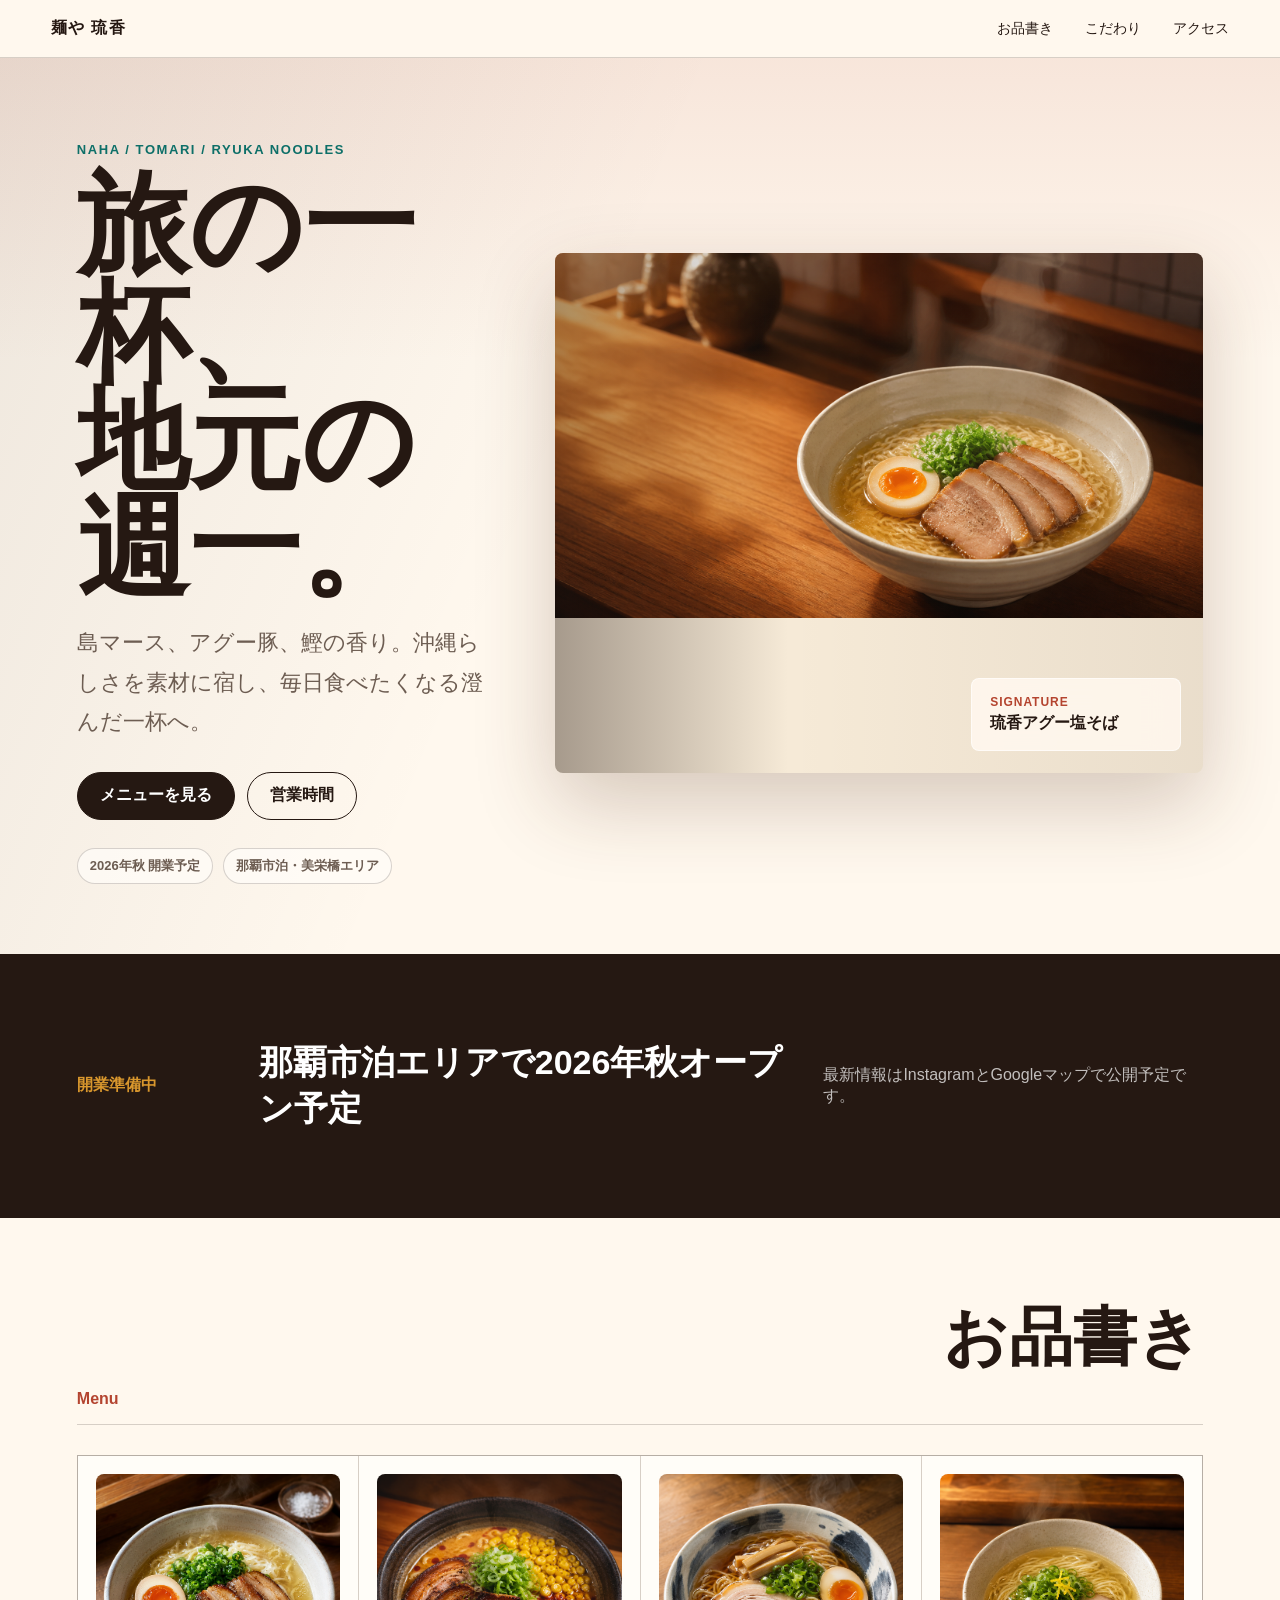
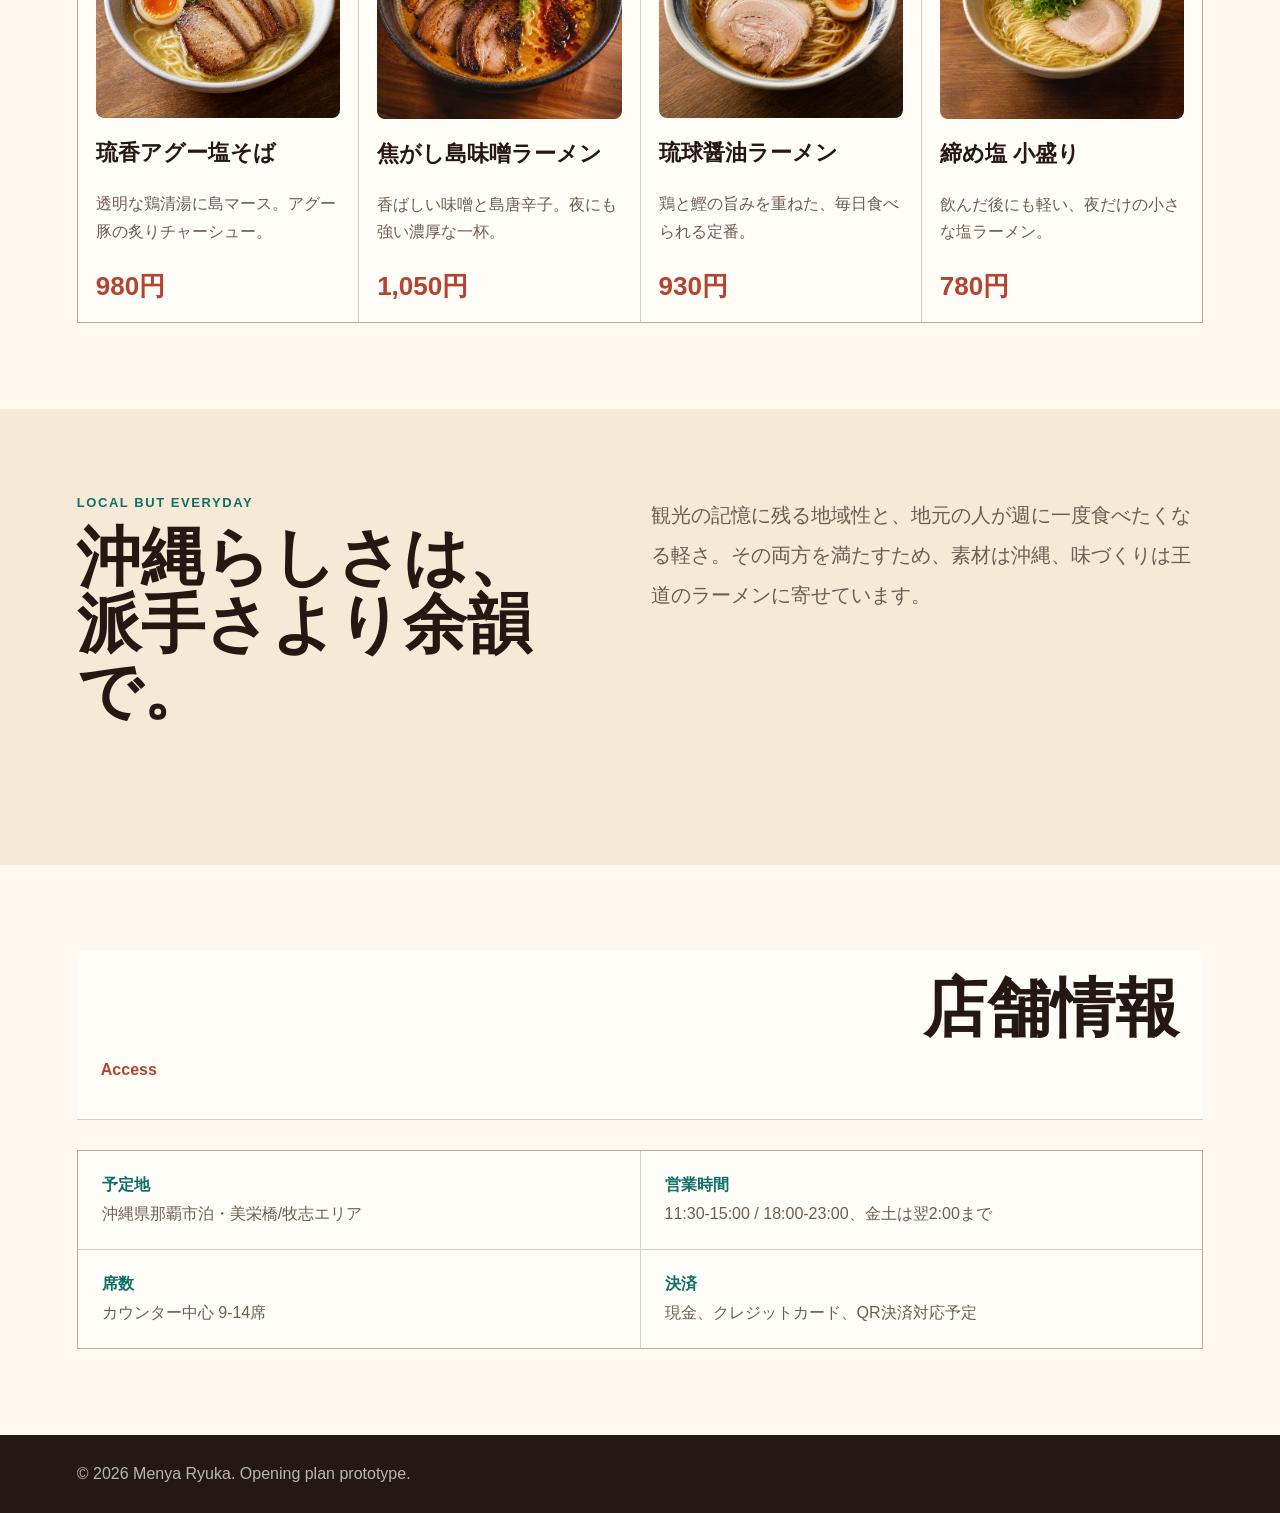
==== index.html @ 68435fdd "Initial ramen shop website" ====
<!doctype html>
<html lang="ja">
<head>
  <meta charset="utf-8">
  <meta name="viewport" content="width=device-width, initial-scale=1">
  <title>麺や 琉香 | 那覇・泊の沖縄素材ラーメン</title>
  <meta name="description" content="那覇・泊で味わう、沖縄素材の清湯ラーメン。旅の一杯、地元の週一。">
  <link rel="stylesheet" href="styles.css">
</head>
<body>
  <header class="site-header">
    <a class="brand" href="#top">麺や 琉香</a>
    <nav aria-label="主要メニュー">
      <a href="#menu">お品書き</a>
      <a href="#story">こだわり</a>
      <a href="#access">アクセス</a>
    </nav>
  </header>

  <main id="top">
    <section class="hero">
      <div class="hero-copy">
        <p class="kicker">Naha / Tomari / Ryuka Noodles</p>
        <h1>旅の一杯、<br>地元の週一。</h1>
        <p>島マース、アグー豚、鰹の香り。沖縄らしさを素材に宿し、毎日食べたくなる澄んだ一杯へ。</p>
        <div class="hero-actions">
          <a class="button primary" href="#menu">メニューを見る</a>
          <a class="button" href="#access">営業時間</a>
        </div>
        <div class="hero-meta" aria-label="開業情報">
          <span>2026年秋 開業予定</span>
          <span>那覇市泊・美栄橋エリア</span>
        </div>
      </div>
      <div class="hero-photo">
        <img src="assets/hero-ramen.png" alt="琉香アグー塩そばの写真">
        <div class="photo-badge">
          <strong>Signature</strong>
          <span>琉香アグー塩そば</span>
        </div>
      </div>
    </section>

    <section class="notice">
      <span>開業準備中</span>
      <strong>那覇市泊エリアで2026年秋オープン予定</strong>
      <p>最新情報はInstagramとGoogleマップで公開予定です。</p>
    </section>

    <section id="menu" class="section">
      <div class="section-title">
        <p>Menu</p>
        <h2>お品書き</h2>
      </div>
      <div class="menu-grid">
        <article>
          <img src="assets/aguu-shio-ramen.png" alt="琉香アグー塩そば">
          <h3>琉香アグー塩そば</h3>
          <p>透明な鶏清湯に島マース。アグー豚の炙りチャーシュー。</p>
          <strong>980円</strong>
        </article>
        <article>
          <img src="assets/island-miso-ramen.png" alt="焦がし島味噌ラーメン">
          <h3>焦がし島味噌ラーメン</h3>
          <p>香ばしい味噌と島唐辛子。夜にも強い濃厚な一杯。</p>
          <strong>1,050円</strong>
        </article>
        <article>
          <img src="assets/ryukyu-shoyu-ramen.png" alt="琉球醤油ラーメン">
          <h3>琉球醤油ラーメン</h3>
          <p>鶏と鰹の旨みを重ねた、毎日食べられる定番。</p>
          <strong>930円</strong>
        </article>
        <article>
          <img src="assets/shime-shio-ramen.png" alt="締め塩 小盛り">
          <h3>締め塩 小盛り</h3>
          <p>飲んだ後にも軽い、夜だけの小さな塩ラーメン。</p>
          <strong>780円</strong>
        </article>
      </div>
    </section>

    <section id="story" class="story">
      <div>
        <p class="kicker">Local But Everyday</p>
        <h2>沖縄らしさは、派手さより余韻で。</h2>
      </div>
      <p>観光の記憶に残る地域性と、地元の人が週に一度食べたくなる軽さ。その両方を満たすため、素材は沖縄、味づくりは王道のラーメンに寄せています。</p>
    </section>

    <section id="access" class="section access">
      <div class="section-title">
        <p>Access</p>
        <h2>店舗情報</h2>
      </div>
      <dl>
        <div><dt>予定地</dt><dd>沖縄県那覇市泊・美栄橋/牧志エリア</dd></div>
        <div><dt>営業時間</dt><dd>11:30-15:00 / 18:00-23:00、金土は翌2:00まで</dd></div>
        <div><dt>席数</dt><dd>カウンター中心 9-14席</dd></div>
        <div><dt>決済</dt><dd>現金、クレジットカード、QR決済対応予定</dd></div>
      </dl>
    </section>
  </main>

  <footer>
    <p>© 2026 Menya Ryuka. Opening plan prototype.</p>
  </footer>
</body>
</html>
---- styles.css ----
:root {
  --ink: #251812;
  --muted: #6d5d52;
  --paper: #fff8ee;
  --cream: #f6ead7;
  --red: #b4442f;
  --teal: #0d6f68;
  --gold: #d9972d;
  --line: rgba(37, 24, 18, 0.18);
}

* {
  box-sizing: border-box;
}

body {
  margin: 0;
  font-family: "Yu Gothic", "Hiragino Sans", Meiryo, sans-serif;
  color: var(--ink);
  background: var(--paper);
}

a {
  color: inherit;
  text-decoration: none;
}

.site-header {
  position: sticky;
  top: 0;
  z-index: 10;
  display: flex;
  align-items: center;
  justify-content: space-between;
  padding: 18px clamp(18px, 4vw, 56px);
  background: rgba(255, 248, 238, 0.92);
  border-bottom: 1px solid var(--line);
  backdrop-filter: blur(12px);
}

.brand {
  font-weight: 800;
  letter-spacing: 0.08em;
}

nav {
  display: flex;
  gap: clamp(14px, 3vw, 32px);
  font-size: 14px;
}

.hero {
  min-height: calc(100vh - 70px);
  display: grid;
  grid-template-columns: minmax(330px, 0.78fr) minmax(420px, 1.22fr);
  align-items: center;
  gap: clamp(28px, 5vw, 76px);
  padding: clamp(44px, 7vw, 84px) clamp(20px, 6vw, 80px) clamp(34px, 6vw, 70px);
  background:
    linear-gradient(112deg, rgba(37, 24, 18, 0.08), transparent 44%),
    linear-gradient(180deg, rgba(180, 68, 47, 0.1), transparent 34%),
    var(--paper);
}

.kicker {
  margin: 0 0 14px;
  color: var(--teal);
  font-size: 13px;
  font-weight: 800;
  letter-spacing: 0.12em;
  text-transform: uppercase;
}

h1,
h2,
h3,
p {
  margin-top: 0;
}

h1 {
  margin-bottom: 22px;
  font-size: clamp(52px, 9vw, 112px);
  line-height: 0.96;
}

.hero-copy p:not(.kicker) {
  max-width: 560px;
  color: var(--muted);
  font-size: clamp(17px, 2vw, 22px);
  line-height: 1.8;
}

.hero-actions {
  display: flex;
  flex-wrap: wrap;
  gap: 12px;
  margin-top: 30px;
}

.button {
  display: inline-flex;
  align-items: center;
  justify-content: center;
  min-height: 48px;
  padding: 0 22px;
  border: 1px solid var(--ink);
  border-radius: 999px;
  font-weight: 700;
}

.button.primary {
  color: #fff;
  background: var(--ink);
}

.hero-meta {
  display: flex;
  flex-wrap: wrap;
  gap: 10px;
  margin-top: 28px;
}

.hero-meta span {
  padding: 8px 12px;
  border: 1px solid rgba(37, 24, 18, 0.18);
  border-radius: 999px;
  color: var(--muted);
  background: rgba(255, 253, 248, 0.72);
  font-size: 13px;
  font-weight: 700;
}

.hero-photo {
  position: relative;
  width: 100%;
  min-height: 520px;
  overflow: hidden;
  border-radius: 8px;
  box-shadow: 0 30px 80px rgba(83, 44, 24, 0.24);
  background: var(--cream);
}

.hero-photo::after {
  content: "";
  position: absolute;
  inset: 0;
  background: linear-gradient(90deg, rgba(37, 24, 18, 0.38), transparent 36%, rgba(37, 24, 18, 0.06));
  pointer-events: none;
}

.hero-photo img {
  width: 100%;
  height: 100%;
  display: block;
  object-fit: cover;
}

.photo-badge {
  position: absolute;
  right: 22px;
  bottom: 22px;
  z-index: 1;
  display: grid;
  gap: 4px;
  min-width: 210px;
  padding: 16px 18px;
  color: var(--ink);
  background: rgba(255, 248, 238, 0.88);
  border: 1px solid rgba(255, 255, 255, 0.62);
  border-radius: 8px;
  backdrop-filter: blur(14px);
}

.photo-badge strong {
  color: var(--red);
  font-size: 12px;
  letter-spacing: 0.08em;
  text-transform: uppercase;
}

.photo-badge span {
  font-weight: 800;
}

.notice,
.section,
.story {
  padding: clamp(42px, 7vw, 86px) clamp(20px, 6vw, 80px);
}

.notice {
  display: grid;
  grid-template-columns: 160px 1fr minmax(220px, 0.7fr);
  gap: 22px;
  align-items: center;
  background: var(--ink);
  color: #fff;
}

.notice span {
  color: var(--gold);
  font-weight: 800;
}

.notice strong {
  font-size: clamp(22px, 3vw, 34px);
}

.notice p {
  margin: 0;
  color: rgba(255, 255, 255, 0.72);
}

.section-title {
  display: flex;
  align-items: end;
  justify-content: space-between;
  gap: 24px;
  margin-bottom: 30px;
  border-bottom: 1px solid var(--line);
}

.section-title p {
  color: var(--red);
  font-weight: 800;
}

.section-title h2,
.story h2 {
  font-size: clamp(34px, 5vw, 64px);
  line-height: 1.05;
}

.menu-grid {
  display: grid;
  grid-template-columns: repeat(4, minmax(0, 1fr));
  gap: 1px;
  background: var(--line);
  border: 1px solid var(--line);
}

.menu-grid article {
  min-height: 420px;
  padding: 18px;
  background: #fffdf8;
}

.menu-grid img {
  width: 100%;
  aspect-ratio: 1 / 1;
  display: block;
  object-fit: cover;
  border-radius: 8px;
  margin-bottom: 20px;
  background: var(--cream);
}

.menu-grid h3 {
  font-size: 22px;
}

.menu-grid p {
  color: var(--muted);
  line-height: 1.7;
}

.menu-grid strong {
  display: block;
  margin-top: 24px;
  color: var(--red);
  font-size: 26px;
}

.story {
  display: grid;
  grid-template-columns: minmax(280px, 0.9fr) minmax(320px, 1fr);
  gap: clamp(24px, 6vw, 80px);
  align-items: start;
  background: var(--cream);
}

.story > p {
  color: var(--muted);
  font-size: 20px;
  line-height: 2;
}

.access dl {
  display: grid;
  grid-template-columns: repeat(2, minmax(0, 1fr));
  gap: 1px;
  margin: 0;
  background: var(--line);
  border: 1px solid var(--line);
}

.access div {
  padding: 24px;
  background: #fffdf8;
}

dt {
  color: var(--teal);
  font-weight: 800;
}

dd {
  margin: 8px 0 0;
  color: var(--muted);
}

footer {
  padding: 30px clamp(20px, 6vw, 80px);
  color: rgba(255, 255, 255, 0.68);
  background: var(--ink);
}

footer p {
  margin: 0;
}

@media (max-width: 880px) {
  .site-header,
  .notice,
  .story {
    grid-template-columns: 1fr;
  }

  .site-header {
    gap: 14px;
    align-items: flex-start;
    flex-direction: column;
  }

  .hero {
    grid-template-columns: 1fr;
  }

  .hero-photo {
    min-height: 360px;
  }

  .menu-grid,
  .access dl {
    grid-template-columns: 1fr;
  }
}
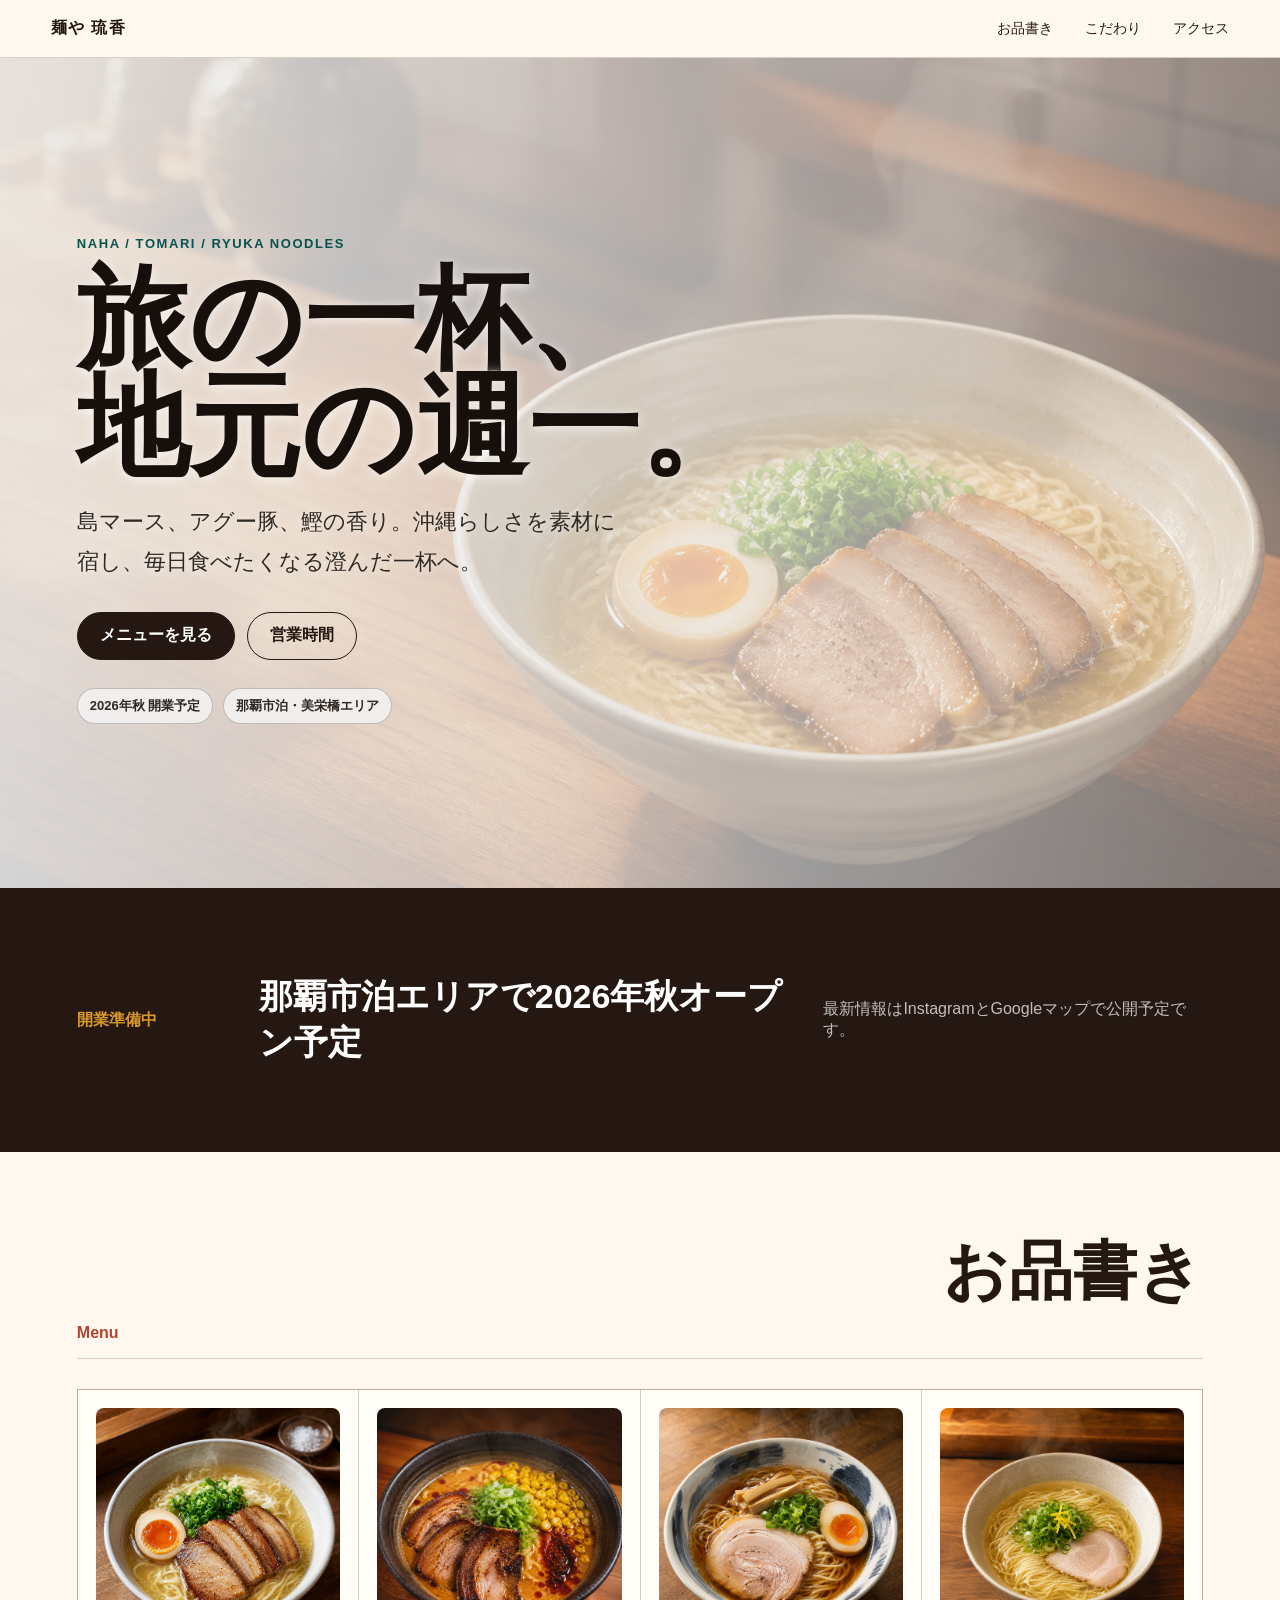
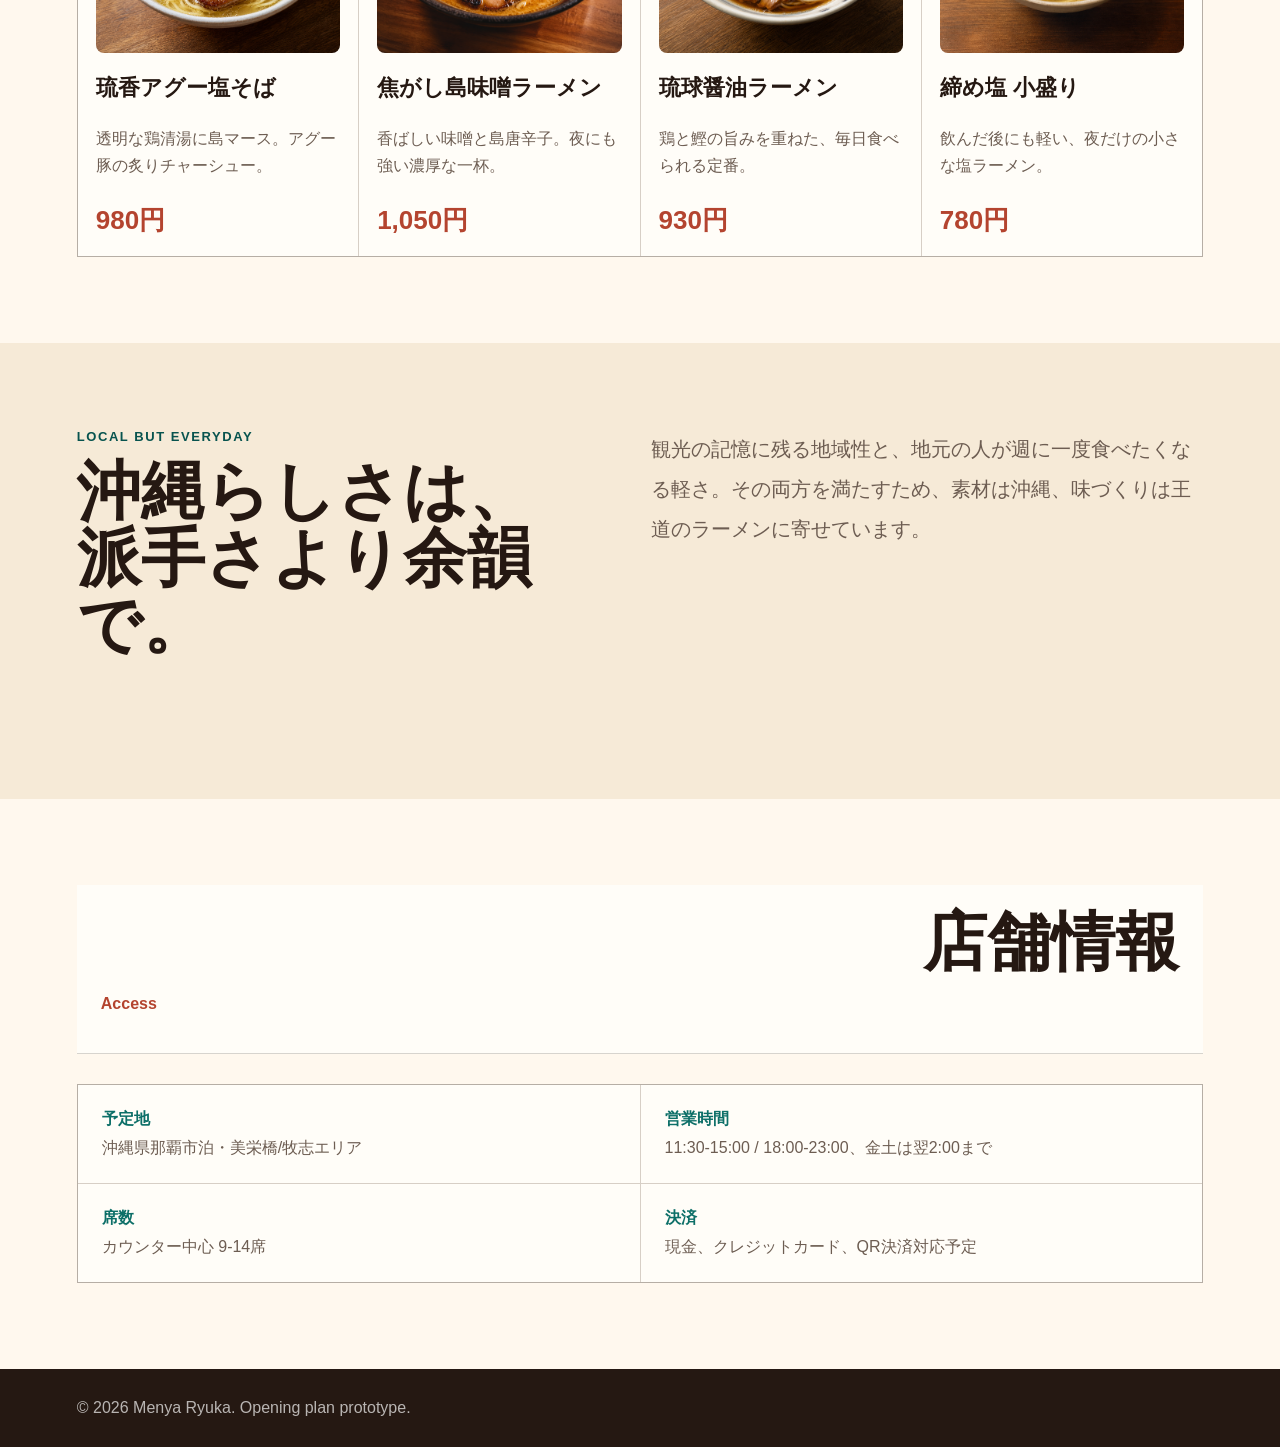
==== commit a0b6b706: "Make hero image full-width background" ====
--- a/index.html
+++ b/index.html
@@ -30,13 +30,6 @@
         <div class="hero-meta" aria-label="開業情報">
           <span>2026年秋 開業予定</span>
           <span>那覇市泊・美栄橋エリア</span>
-        </div>
-      </div>
-      <div class="hero-photo">
-        <img src="assets/hero-ramen.png" alt="琉香アグー塩そばの写真">
-        <div class="photo-badge">
-          <strong>Signature</strong>
-          <span>琉香アグー塩そば</span>
         </div>
       </div>
     </section>
--- a/styles.css
+++ b/styles.css
@@ -51,20 +51,32 @@
 
 .hero {
   min-height: calc(100vh - 70px);
-  display: grid;
-  grid-template-columns: minmax(330px, 0.78fr) minmax(420px, 1.22fr);
+  position: relative;
+  display: flex;
   align-items: center;
-  gap: clamp(28px, 5vw, 76px);
   padding: clamp(44px, 7vw, 84px) clamp(20px, 6vw, 80px) clamp(34px, 6vw, 70px);
   background:
-    linear-gradient(112deg, rgba(37, 24, 18, 0.08), transparent 44%),
-    linear-gradient(180deg, rgba(180, 68, 47, 0.1), transparent 34%),
-    var(--paper);
+    linear-gradient(90deg, rgba(232, 232, 232, 0.88) 0%, rgba(232, 232, 232, 0.7) 42%, rgba(232, 232, 232, 0.34) 100%),
+    url("assets/hero-ramen.png") center / cover no-repeat;
+}
+
+.hero::after {
+  content: "";
+  position: absolute;
+  inset: 0;
+  background: rgba(245, 245, 245, 0.18);
+  pointer-events: none;
+}
+
+.hero-copy {
+  position: relative;
+  z-index: 1;
+  width: min(690px, 100%);
 }
 
 .kicker {
   margin: 0 0 14px;
-  color: var(--teal);
+  color: #07534e;
   font-size: 13px;
   font-weight: 800;
   letter-spacing: 0.12em;
@@ -82,13 +94,16 @@
   margin-bottom: 22px;
   font-size: clamp(52px, 9vw, 112px);
   line-height: 0.96;
+  color: #160f0b;
+  text-shadow: 0 2px 12px rgba(255, 255, 255, 0.72);
 }
 
 .hero-copy p:not(.kicker) {
   max-width: 560px;
-  color: var(--muted);
+  color: #2f2823;
   font-size: clamp(17px, 2vw, 22px);
   line-height: 1.8;
+  text-shadow: 0 1px 8px rgba(255, 255, 255, 0.68);
 }
 
 .hero-actions {
@@ -123,64 +138,12 @@
 
 .hero-meta span {
   padding: 8px 12px;
-  border: 1px solid rgba(37, 24, 18, 0.18);
+  border: 1px solid rgba(37, 24, 18, 0.24);
   border-radius: 999px;
-  color: var(--muted);
-  background: rgba(255, 253, 248, 0.72);
+  color: #2f2823;
+  background: rgba(247, 247, 247, 0.78);
   font-size: 13px;
   font-weight: 700;
-}
-
-.hero-photo {
-  position: relative;
-  width: 100%;
-  min-height: 520px;
-  overflow: hidden;
-  border-radius: 8px;
-  box-shadow: 0 30px 80px rgba(83, 44, 24, 0.24);
-  background: var(--cream);
-}
-
-.hero-photo::after {
-  content: "";
-  position: absolute;
-  inset: 0;
-  background: linear-gradient(90deg, rgba(37, 24, 18, 0.38), transparent 36%, rgba(37, 24, 18, 0.06));
-  pointer-events: none;
-}
-
-.hero-photo img {
-  width: 100%;
-  height: 100%;
-  display: block;
-  object-fit: cover;
-}
-
-.photo-badge {
-  position: absolute;
-  right: 22px;
-  bottom: 22px;
-  z-index: 1;
-  display: grid;
-  gap: 4px;
-  min-width: 210px;
-  padding: 16px 18px;
-  color: var(--ink);
-  background: rgba(255, 248, 238, 0.88);
-  border: 1px solid rgba(255, 255, 255, 0.62);
-  border-radius: 8px;
-  backdrop-filter: blur(14px);
-}
-
-.photo-badge strong {
-  color: var(--red);
-  font-size: 12px;
-  letter-spacing: 0.08em;
-  text-transform: uppercase;
-}
-
-.photo-badge span {
-  font-weight: 800;
 }
 
 .notice,
@@ -334,11 +297,10 @@
   }
 
   .hero {
-    grid-template-columns: 1fr;
-  }
-
-  .hero-photo {
-    min-height: 360px;
+    min-height: 680px;
+    background:
+      linear-gradient(180deg, rgba(232, 232, 232, 0.88) 0%, rgba(232, 232, 232, 0.64) 58%, rgba(232, 232, 232, 0.38) 100%),
+      url("assets/hero-ramen.png") center / cover no-repeat;
   }
 
   .menu-grid,
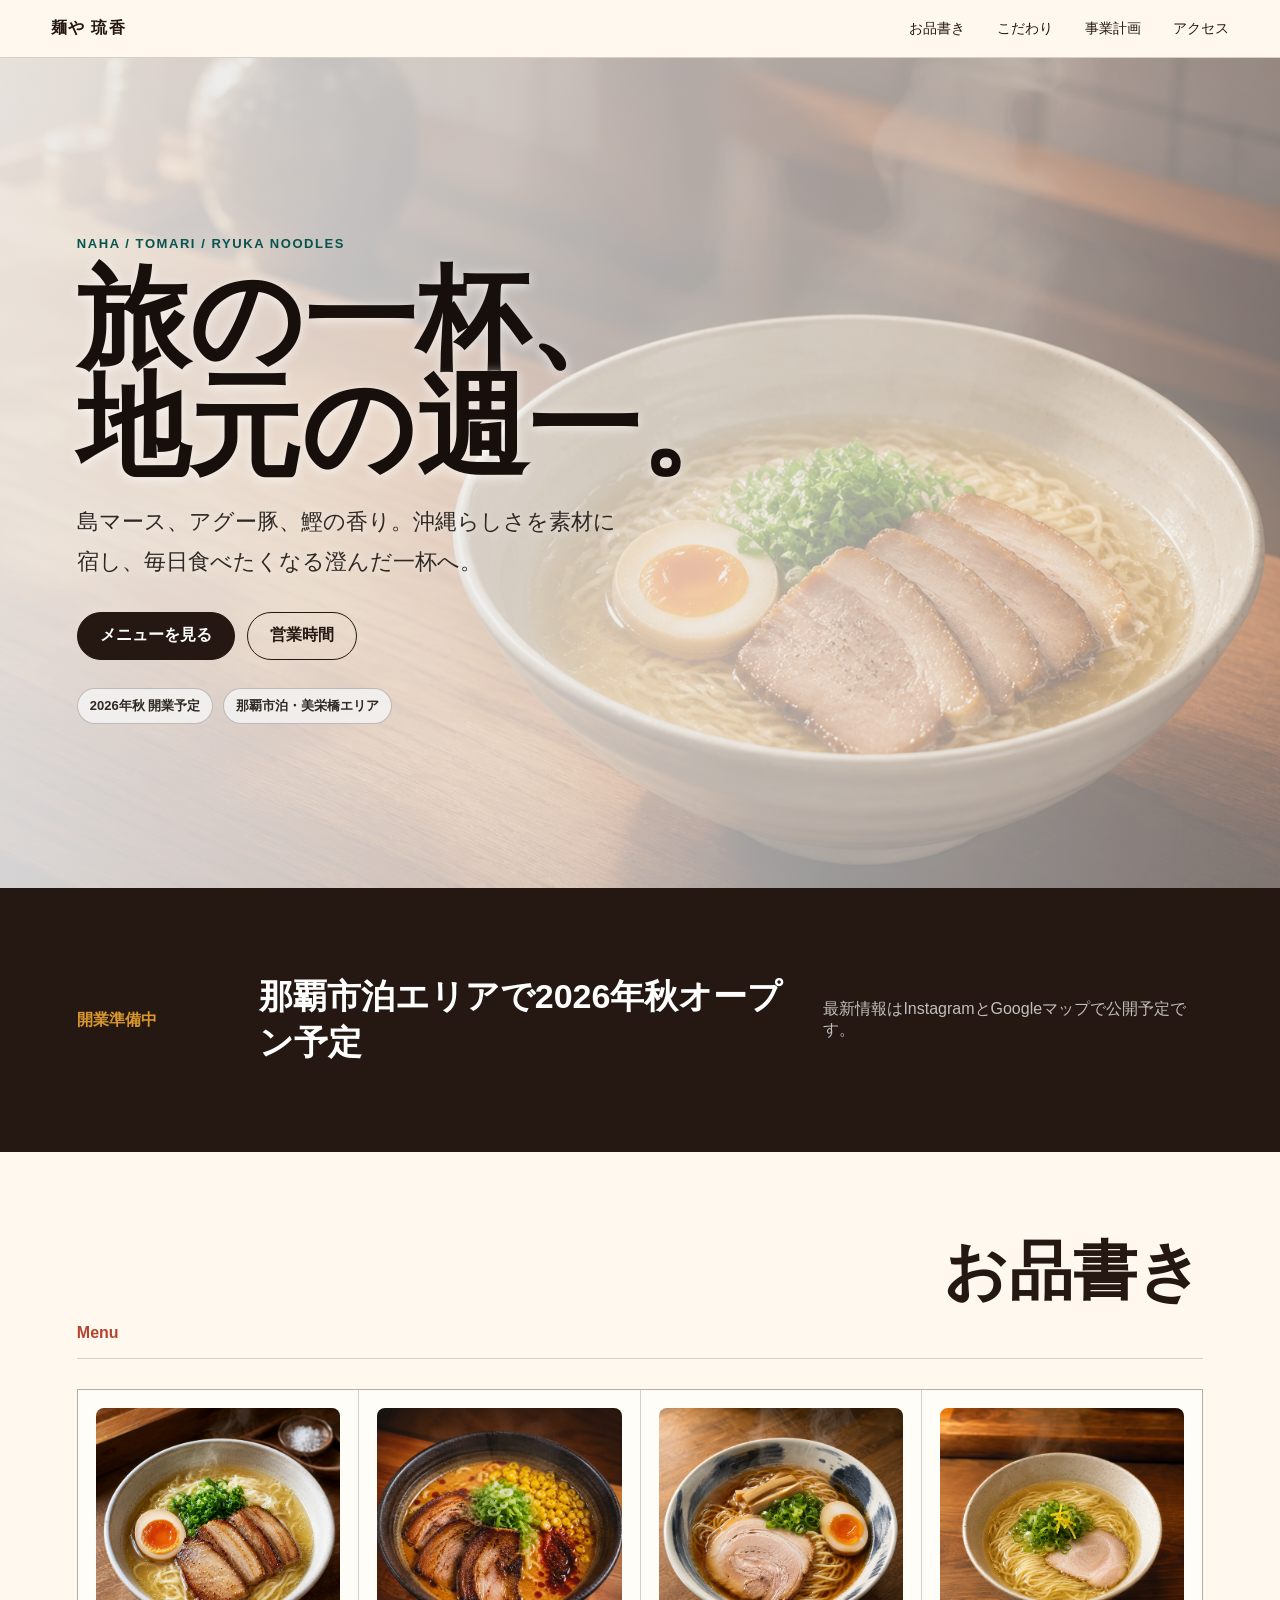
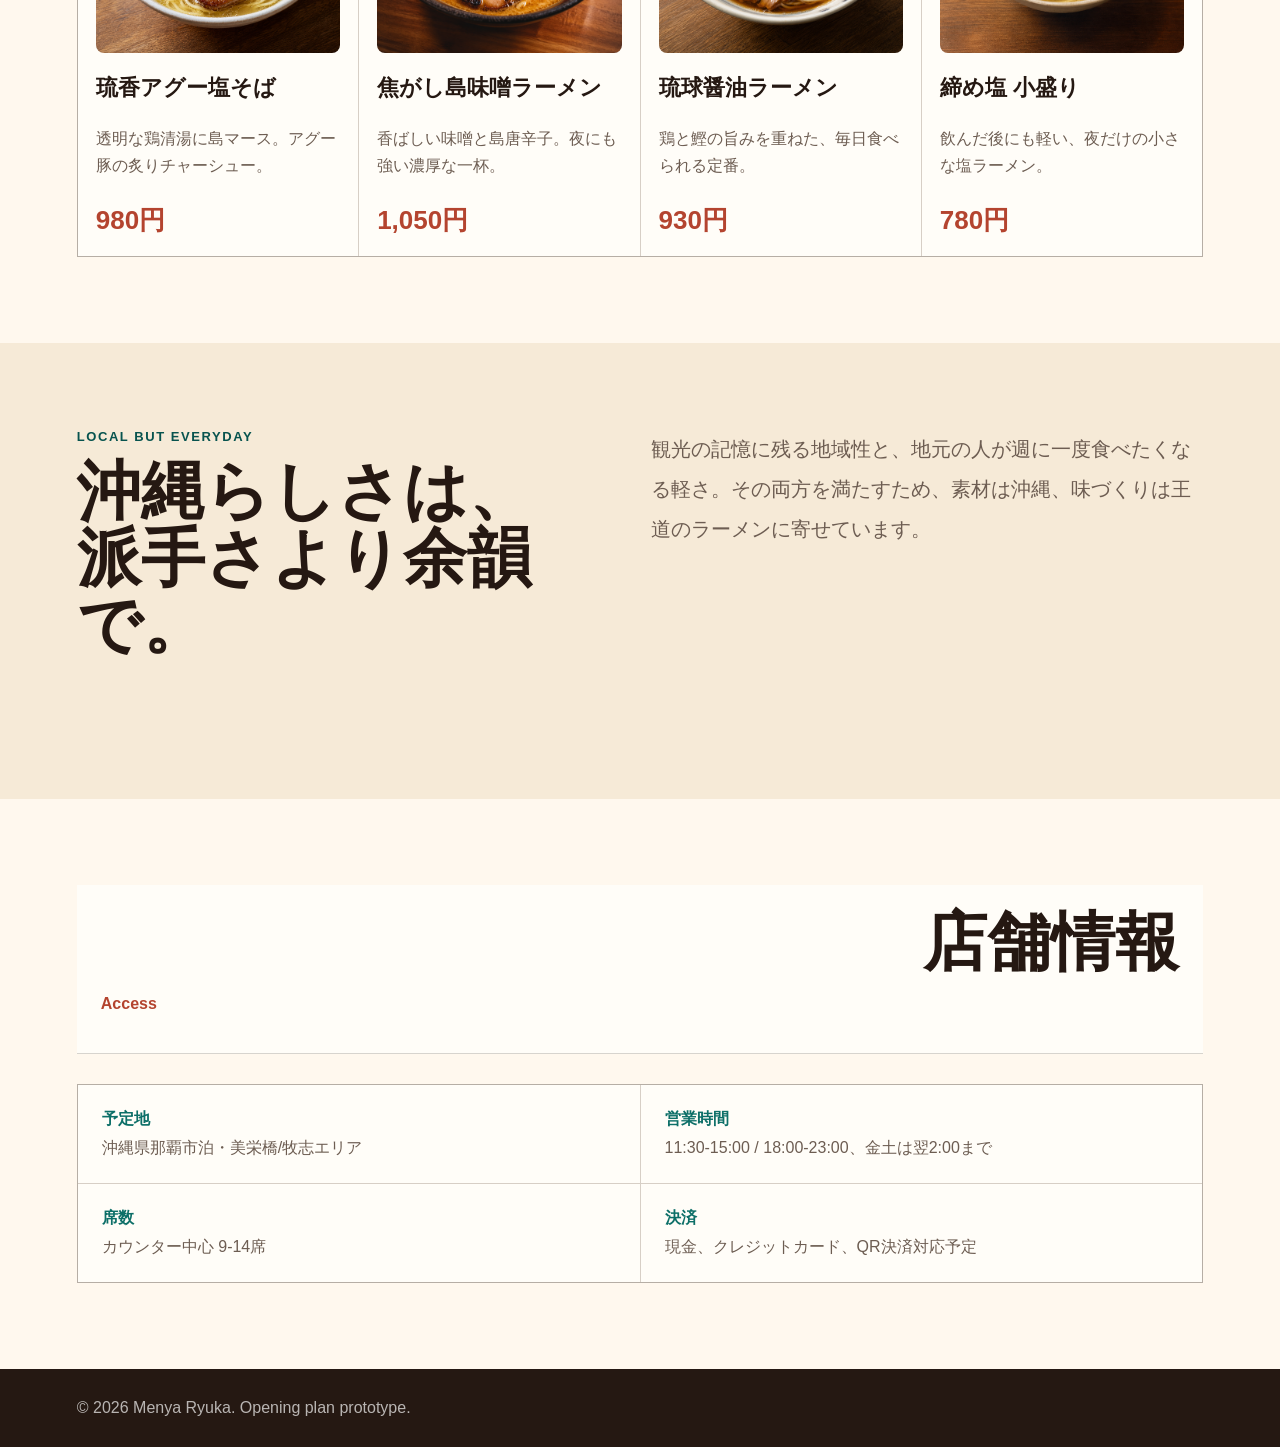
==== commit 3907ce4d: "Add business plan page" ====
--- a/index.html
+++ b/index.html
@@ -13,6 +13,7 @@
     <nav aria-label="主要メニュー">
       <a href="#menu">お品書き</a>
       <a href="#story">こだわり</a>
+      <a href="business-plan.html">事業計画</a>
       <a href="#access">アクセス</a>
     </nav>
   </header>
--- a/styles.css
+++ b/styles.css
@@ -283,6 +283,146 @@
   margin: 0;
 }
 
+.plan-page {
+  background: #fffdf8;
+}
+
+.plan-hero {
+  padding: clamp(54px, 8vw, 104px) clamp(20px, 6vw, 80px) clamp(38px, 6vw, 72px);
+  background:
+    linear-gradient(90deg, rgba(232, 232, 232, 0.92), rgba(232, 232, 232, 0.72)),
+    url("assets/hero-ramen.png") center / cover no-repeat;
+  border-bottom: 1px solid var(--line);
+}
+
+.plan-hero h1 {
+  max-width: 900px;
+  font-size: clamp(42px, 7vw, 86px);
+}
+
+.plan-hero > p {
+  max-width: 880px;
+  color: #2f2823;
+  font-size: 18px;
+  line-height: 1.8;
+}
+
+.codex-note {
+  margin: 0 0 22px;
+  padding: 14px 18px;
+  border-left: 5px solid var(--red);
+  background: rgba(255, 253, 248, 0.82);
+  font-weight: 800;
+}
+
+.plan-section {
+  max-width: 1120px;
+  margin: 0 auto;
+  padding: clamp(38px, 6vw, 72px) clamp(20px, 4vw, 40px);
+  border-bottom: 1px solid var(--line);
+}
+
+.plan-section h2 {
+  margin-bottom: 22px;
+  font-size: clamp(28px, 4vw, 44px);
+  line-height: 1.12;
+}
+
+.plan-section p,
+.plan-list,
+.plan-steps {
+  color: var(--muted);
+  font-size: 17px;
+  line-height: 1.9;
+}
+
+.plan-grid {
+  display: grid;
+  gap: 16px;
+  margin: 24px 0;
+}
+
+.plan-grid.two {
+  grid-template-columns: repeat(2, minmax(0, 1fr));
+}
+
+.plan-grid.three {
+  grid-template-columns: repeat(3, minmax(0, 1fr));
+}
+
+.plan-grid article {
+  padding: 22px;
+  border: 1px solid var(--line);
+  background: var(--paper);
+}
+
+.plan-grid span {
+  display: block;
+  margin-bottom: 12px;
+  color: var(--teal);
+  font-size: 13px;
+  font-weight: 800;
+  letter-spacing: 0.08em;
+  text-transform: uppercase;
+}
+
+.plan-grid strong {
+  display: block;
+  margin-bottom: 10px;
+  color: var(--red);
+  font-size: clamp(26px, 4vw, 42px);
+}
+
+.table-wrap {
+  overflow-x: auto;
+  margin: 24px 0;
+  border: 1px solid var(--line);
+}
+
+table {
+  width: 100%;
+  min-width: 760px;
+  border-collapse: collapse;
+  background: #fff;
+}
+
+th,
+td {
+  padding: 14px 16px;
+  border-bottom: 1px solid var(--line);
+  text-align: left;
+  vertical-align: top;
+  line-height: 1.55;
+}
+
+th {
+  color: #fff;
+  background: var(--ink);
+  font-size: 14px;
+}
+
+td {
+  color: var(--muted);
+  font-size: 14px;
+}
+
+blockquote {
+  margin: 20px 0;
+  color: var(--red);
+  font-size: clamp(28px, 5vw, 56px);
+  font-weight: 900;
+  line-height: 1.1;
+}
+
+.plan-list,
+.plan-steps {
+  padding-left: 1.25em;
+}
+
+.source-note {
+  border-bottom: 0;
+}
+
 @media (max-width: 880px) {
   .site-header,
   .notice,
@@ -307,4 +447,9 @@
   .access dl {
     grid-template-columns: 1fr;
   }
-}
+
+  .plan-grid.two,
+  .plan-grid.three {
+    grid-template-columns: 1fr;
+  }
+}
